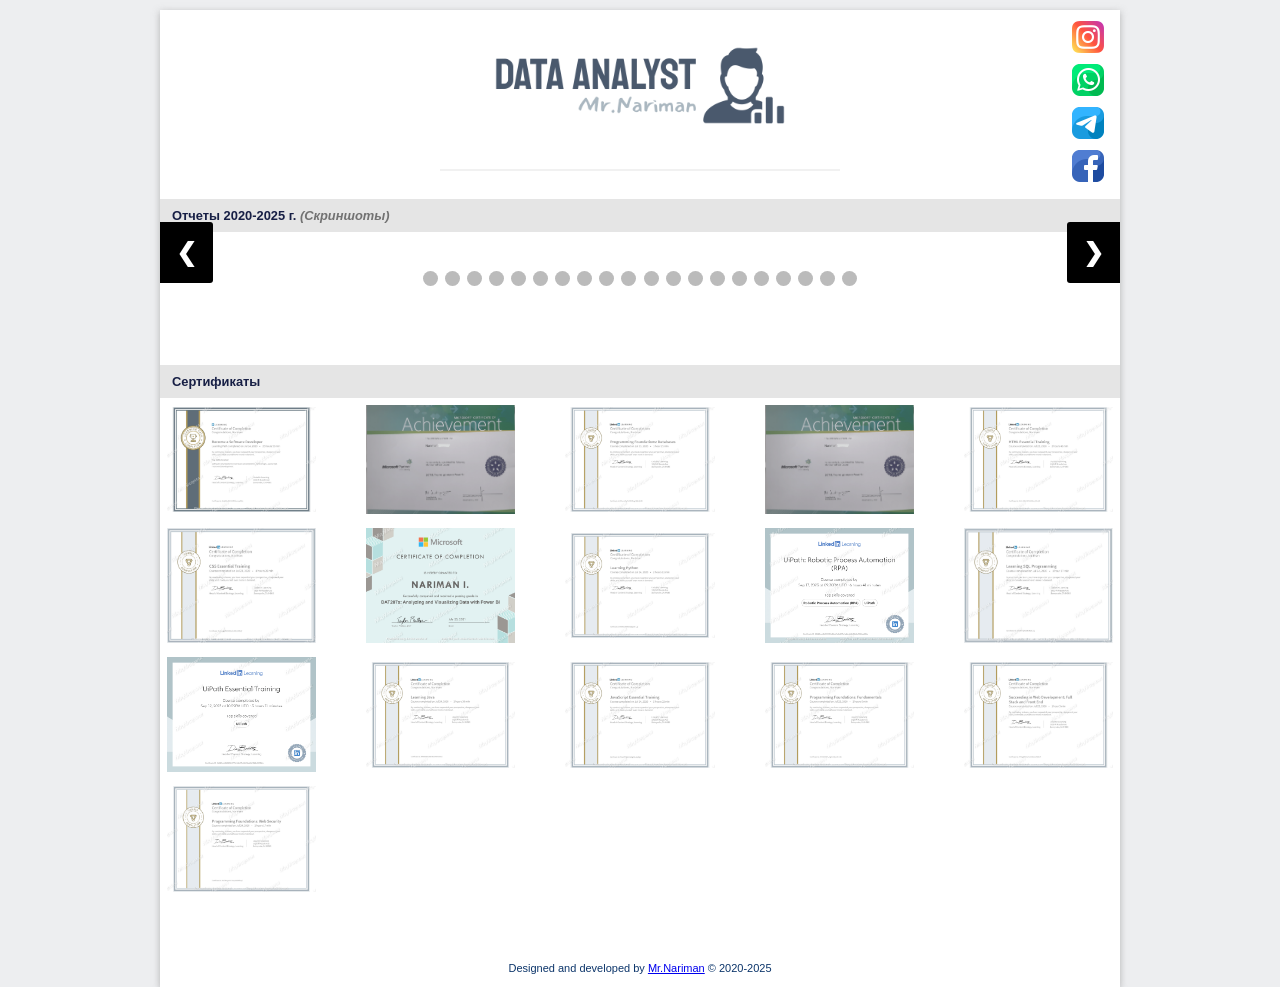
==== index.html @ 3ff48267 "Add files via upload" ====
<!DOCTYPE html>
<html lang="en">
<head>
    <meta charset="UTF-8">
    <meta http-equiv="X-UA-Compatible" content="IE=edge">
    <meta name="viewport" content="width=device-width, initial-scale=1.0">

    <link rel="stylesheet" href="css/style.css">
    <link rel="shortcut icon" type="image/png" href="img/favicon.ico"/>
    <title>Mr.Nariman Portfolio 🧑🏻‍💻💯😎😍</title>


    <!-- Google Tag Manager -->
    <script>(function(w,d,s,l,i){w[l]=w[l]||[];w[l].push({'gtm.start':
    new Date().getTime(),event:'gtm.js'});var f=d.getElementsByTagName(s)[0],
    j=d.createElement(s),dl=l!='dataLayer'?'&l='+l:'';j.async=true;j.src=
    'https://www.googletagmanager.com/gtm.js?id='+i+dl;f.parentNode.insertBefore(j,f);
    })(window,document,'script','dataLayer','GTM-WF8QGNF6');</script>
    <!-- End Google Tag Manager -->

</head>





<body>
    
    <!-- Container START -->
    <div class = "container">

        <div class = "header">
            <div>
                <img src="img/logo/logo.png" class = "logo" alt="">
            </div>
            <hr class = "line">

            <div class = "social-media">
                <ul>
                    <li><a href="https://www.instagram.com/data_aesthetic.kz" target=”_blank”><img src="img/social/instagram.png" alt=""></a></li>
                    <li><a href="https://wa.me/77473994751?text=Здравствуйте! Ваше резюме показалось нам очень интересным ᵔ ᵕ ᵔ" target=”_blank”><img src="img/social/whatsapp.png" alt=""></a></li>
                    <li><a href="https://t.me/theeyeschikotheyneverliee" target=”_blank”><img src="img/social/telegram.png" alt=""></a></li>
                    <li><a href="#"><img src="img/social/facebook.png" alt=""></a></li>
                </ul>
            </div>


        </div>


<!------------------------ SlideShow START ------------------------>

        <h3 class = "section-header-description">Отчеты 2020-2025 г. <i style = "color: rgba(88, 88, 88, 0.821);">(Скриншоты)</i></h3>

        <!-- <p class = "report-description">Power Bi Reports below are created for demonstration purposes only. Source files were downloaded from the Internet and do not contain any valuable information whatsoever. These reports were created between 2020 and 2022. Some of them are simple, some are between intermediate to advanced. In my opinion, the most important is to show all the key factors rather than focusing on the design. However, design also plays an important role. Некоторые из них простые, некоторые — от среднего до продвинутого. На мой взгляд, самое главное — показать все ключевые факторы, а не зацикливаться на дизайне. Однако дизайн также играет важную роль.
        </p> -->
        
        <br>
        <!--
        <p class = "report-description">Нижеприведенные отчеты Power Bi созданы только для демонстрационных целей. Исходные файлы были скачаны из Интернета и не содержат какой-либо ценной информации. Эти отчеты были созданы в период с 2020 по 2023 год.
        </p>
        -->

        <div class="slideshow-container">

            <div class="mySlides fade">
            <div class="numbertext">1 / 20</div>
            <img src="img/Project 1.jpeg" style="width:100%">
            <!-- <div class="text">Caption Text</div> -->
            </div>
            
            <div class="mySlides fade">
            <div class="numbertext">2 / 20</div>
            <img src="img/Project 2.jpeg" style="width:100%">
            <!-- <div class="text">Caption Two</div> -->
            </div>
            
            <div class="mySlides fade">
            <div class="numbertext">3 / 20</div>
            <img src="img/Project 3.jpeg" style="width:100%">
            <!-- <div class="text">Caption Three</div> -->
            </div>

            <div class="mySlides fade">
                <div class="numbertext">4 / 20</div>
                <img src="img/Project 4.jpeg" style="width:100%">
                <!-- <div class="text">Caption Three</div> -->
            </div>

            <div class="mySlides fade">
                <div class="numbertext">5 / 20</div>
                <img src="img/Project 5.jpeg" style="width:100%">
                <!-- <div class="text">Caption Three</div> -->
            </div>

            <div class="mySlides fade">
                <div class="numbertext">6 / 20</div>
                <img src="img/Project 6.jpeg" style="width:100%">
                <!-- <div class="text">Caption Three</div> -->
            </div>

            <div class="mySlides fade">
                <div class="numbertext">7 / 20</div>
                <img src="img/Project 7.jpeg" style="width:100%">
                <!-- <div class="text">Caption Three</div> -->
            </div>

            <div class="mySlides fade">
                <div class="numbertext">8 / 20</div>
                <img src="img/Project 8.jpeg" style="width:100%">
                <!-- <div class="text">Caption Three</div> -->
            </div>

            <div class="mySlides fade">
                <div class="numbertext">9 / 20</div>
                <img src="img/Project 9.png" style="width:100%">
                <!-- <div class="text">Caption Three</div> -->
            </div>

            <div class="mySlides fade">
                <div class="numbertext">10 / 20</div>
                <img src="img/Project 10.1.png" style="width:100%">
                <!-- <div class="text">Caption Three</div> -->
            </div>

            <div class="mySlides fade">
                <div class="numbertext">11 / 20</div>
                <img src="img/Project 10.2.png" style="width:100%">
                <!-- <div class="text">Caption Three</div> -->
            </div>

            <div class="mySlides fade">
                <div class="numbertext">12 / 20</div>
                <img src="img/Project 10.3.png" style="width:100%">
                <!-- <div class="text">Caption Three</div> -->
            </div>

            <div class="mySlides fade">
                <div class="numbertext">13 / 20</div>
                <img src="img/Project 11.png" style="width:100%">
                <!-- <div class="text">Caption Three</div> -->
            </div>

            <div class="mySlides fade">
                <div class="numbertext">14 / 20</div>
                <img src="img/Project 12.png" style="width:100%">
                <!-- <div class="text">Caption Three</div> -->
            </div>
            
            <div class="mySlides fade">
                <div class="numbertext">15 / 20</div>
                <img src="img/Project 13.png" style="width:100%">
                <!-- <div class="text">Caption Three</div> -->
            </div>

            <div class="mySlides fade">
                <div class="numbertext">16 / 20</div>
                <img src="img/Project 14.png" style="width:100%">
                <!-- <div class="text">Caption Three</div> -->
            </div>

            <div class="mySlides fade">
                <div class="numbertext">17 / 20</div>
                <img src="img/Project 15.png" style="width:100%">
                <!-- <div class="text">Caption Three</div> -->
            </div>

            <div class="mySlides fade">
                <div class="numbertext">18 / 20</div>
                <img src="img/Project 16.png" style="width:100%">
                <!-- <div class="text">Caption Three</div> -->
            </div>

            <div class="mySlides fade">
                <div class="numbertext">19 / 20</div>
                <img src="img/Project 17.png" style="width:100%">
                <!-- <div class="text">Caption Three</div> -->
            </div>

            <div class="mySlides fade">
                <div class="numbertext">20 / 20</div>
                <img src="img/Project 18.png" style="width:100%">
                <!-- <div class="text">Caption Three</div> -->
            </div>



            <a class="prev" onclick="plusSlides(-1)">❮</a>
            <a class="next" onclick="plusSlides(1)">❯</a>
            
        </div>
        <br>
        <div style="text-align:center">
            <span class="dot" onclick="currentSlide(1)"></span> 
            <span class="dot" onclick="currentSlide(2)"></span> 
            <span class="dot" onclick="currentSlide(3)"></span> 
            <span class="dot" onclick="currentSlide(4)"></span> 
            <span class="dot" onclick="currentSlide(5)"></span> 
            <span class="dot" onclick="currentSlide(6)"></span>
            <span class="dot" onclick="currentSlide(7)"></span> 
            <span class="dot" onclick="currentSlide(8)"></span> 
            <span class="dot" onclick="currentSlide(9)"></span> 
            <span class="dot" onclick="currentSlide(10)"></span> 
            <span class="dot" onclick="currentSlide(11)"></span> 
            <span class="dot" onclick="currentSlide(12)"></span> 
            <span class="dot" onclick="currentSlide(13)"></span> 
            <span class="dot" onclick="currentSlide(14)"></span>
            <span class="dot" onclick="currentSlide(15)"></span>

            <span class="dot" onclick="currentSlide(16)"></span>
            <span class="dot" onclick="currentSlide(17)"></span>
            <span class="dot" onclick="currentSlide(18)"></span>
            <span class="dot" onclick="currentSlide(19)"></span>
            <span class="dot" onclick="currentSlide(20)"></span>

        </div>

<!------------------------ SlideShow END ------------------------>


<br>
<br>
<br>
<br>








<!------------------------ Portfolio VIDEO Gallery START ------------------------>

<!--
        <h3 class = "section-header-description">Видео Отчеты</h3>
        <br>

        <div id="myBtnContainer">
            <button class="btn active1" onclick="filterSelection('all')"> Все</button>
            <button class="btn" onclick="filterSelection('nature')"> Power BI</button>
            <button class="btn" onclick="filterSelection('cars')"> Excel</button>
            <button class="btn" onclick="filterSelection('people')"> Остальные...</button>
        </div>

        -- Portfolio Gallery Grid --
        
        <div class="row">
            

            --- Power BI --
            <div class="column nature">
                <div class="content">
                    <iframe class = "video-views" src="https://www.youtube.com/embed/A0Gdv3YM2zk?si=MqJ9Dc8kskYSfFRV" title="YouTube video player" frameborder="0" allow="accelerometer; autoplay; clipboard-write; encrypted-media; gyroscope; picture-in-picture; web-share" allowfullscreen></iframe>
                <br>
                <p><b>Список документы продажи.</b> Этот простой отчет показывает общую стоимость продаж и их количество по месяцам, способ доставки и складам.</p>
                </div>
            </div>
            <div class="column nature">
                <div class="content">
                    <iframe class = "video-views" src="https://www.youtube.com/embed/ocguUP6jYGw?si=mh4tJswvK-pmyU8b" title="YouTube video player" frameborder="0" allow="accelerometer; autoplay; clipboard-write; encrypted-media; gyroscope; picture-in-picture; web-share" allowfullscreen></iframe>
                <br>
                <p><b>Отчет о посещаемости сотрудников.</b> Сотрудникам и их руководителям часто необходимы сведения о рабочем/нерабочем времени сотрудника, включая количество оставшихся дней отпуска, количество дней, проведенных на больничном, оставшееся количество отгулов и т.д.</p>
                </div>
            </div>
            <div class="column nature">
                <div class="content">
                    <iframe class = "video-views" src="https://www.youtube.com/embed/rq_BnYLwxn8?si=74Gn9zt0T6ruGjCf" title="YouTube video player" frameborder="0" allow="accelerometer; autoplay; clipboard-write; encrypted-media; gyroscope; picture-in-picture; web-share" allowfullscreen></iframe>
                <br>
                <p><b>Яндекс Доставка.</b> В этом отчете представлена Яндекс Доставка компании, где сотрудники могут просматривать количество заказов и общую стоимость заказов по месяцам. Есть 5 статуса, где сотрудники хотели бы видеть данные по каждому статусу отдельно, сколько всего заработано и сколько всего заказов.
                </p>
                </div>
            </div>


            --- Excel --
            <div class="column cars">
                <div class="content loading" >
                    <img src="img/icons/loading3.gif" alt="Car" style="width:100%">
                    <h4>Пример Excel VBA</h4>
                    <p>Lorem ipsum dolor sit amet consectetur adipisicing elit. Quos sint omnis unde iure quod exercitationem placeat, perspiciatis molestias qui ipsum officia libero dolorem sapiente modi vel natus recusandae ut repellendus, quo praesentium quidem repellat cupiditate, soluta distinctio. Sapiente, id illo.</p>
                </div>
            </div>
            <div class="column cars">
                <div class="content loading">
                    <img src="img/icons/loading3.gif" alt="Car" style="width:100%">
                    <h4>Отчёты по продажам</h4>
                    <p>Lorem ipsum dolor sit amet consectetur adipisicing elit. Facere magni quae quos, eaque est, molestias ex alias possimus laborum autem, aliquam illo corporis maxime inventore!</p>
                </div>
            </div>


            --- Others --
            
            <div class="column people">
                <div class="content loading">
                    <img src="img/icons/loading3.gif" alt="Car" style="width:100%">
                    <h4>Web API</h4>
                    <p>Lorem ipsum dolor, sit amet consectetur adipisicing elit. Soluta alias eaque, sunt ea reiciendis nobis suscipit aspernatur? Deserunt ratione modi exercitationem dolores dolor neque ad unde! Molestiae illo magnam totam?</p>
                </div>
            </div>

            <div class="column people">
                <div class="content loading">
                    <img src="img/icons/loading3.gif" alt="Car" style="width:100%">
                    <h4>MS SQL</h4>
                    <p>Lorem ipsum dolor, sit amet consectetur adipisicing elit. Soluta alias eaque, sunt ea reiciendis nobis suscipit aspernatur? Deserunt ratione modi exercitationem dolores dolor neque ad unde! Molestiae illo magnam totam?</p>
                </div>
            </div>

            <div class="column people">
                <div class="content loading">
                    <img src="img/icons/loading3.gif" alt="Car" style="width:100%">
                    <h4>MySQL</h4>
                    <p>Lorem ipsum dolor, sit amet consectetur adipisicing elit. Soluta alias eaque, sunt ea reiciendis nobis suscipit aspernatur? Deserunt ratione modi exercitationem dolores dolor neque ad unde! Molestiae illo magnam totam?</p>
                </div>
            </div>



        -- END GRID --
        </div>
-->
<!------------------------ Portfolio VIDEO Gallery END ------------------------>





<!------------------------ VIDEO START ------------------------>
<!--         <div class = "wrap-video">
            <h3 class = "section-header-description">Недавние отчеты</h3>
            New size = width="720" height="468"
            <div class = "videos">
                
                <h1>Video 1</h1>

                <iframe width="560" height="315" class = "video-views" src="https://www.youtube.com/embed/A0Gdv3YM2zk?si=MqJ9Dc8kskYSfFRV" title="YouTube video player" frameborder="0" allow="accelerometer; autoplay; clipboard-write; encrypted-media; gyroscope; picture-in-picture; web-share" allowfullscreen></iframe>
                
                <div class = "video-description">
                    <h5>Описание</h5>
                    <p><b>Список документы продажи.</b> Этот простой отчет показывает общую стоимость продаж и их количество по месяцам, способ доставки и складам.</p>

                    <p> 
                        <span class = "date"><i>Был реализован за: 2 дня</i></span>
                        <span class = "status-span">Статус:</span>
                        <span class = "status blink_me"><i>Незавершенный</i></span>
                    </p>

                </div>
            </div>

            <div class = "videos">
                <h1>Video 2</h1>

                <iframe width="560" height="315" class = "video-views" src="https://www.youtube.com/embed/ocguUP6jYGw?si=mh4tJswvK-pmyU8b" title="YouTube video player" frameborder="0" allow="accelerometer; autoplay; clipboard-write; encrypted-media; gyroscope; picture-in-picture; web-share" allowfullscreen></iframe>

                <div class = "video-description">
                    <h5>Описание</h5>
                    <p><b>Отчет о посещаемости сотрудников.</b> Сотрудникам и их руководителям часто необходимы сведения о рабочем/нерабочем времени сотрудника, включая количество оставшихся дней отпуска, количество дней, проведенных на больничном, оставшееся количество отгулов и т.д.</p>
                    
                    <p> 
                        <span class = "date"><i>Был реализован за: 3 дня</i></span>
                        <span class = "status-span">Статус:</span>
                        <span class = "status blink_me"><i>Незавершенный</i></span>
                    </p>

                </div>
            </div>

            <div class = "videos">

                <h1>Video 3</h1>

                <iframe width="560" height="315" class = "video-views" src="https://www.youtube.com/embed/rq_BnYLwxn8?si=74Gn9zt0T6ruGjCf" title="YouTube video player" frameborder="0" allow="accelerometer; autoplay; clipboard-write; encrypted-media; gyroscope; picture-in-picture; web-share" allowfullscreen></iframe>

                <div class = "video-description">
                    <h5>Описание</h5>
                    <p><b>Яндекс Доставка.</b> В этом отчете представлена Яндекс Доставка компании, где сотрудники могут просматривать количество заказов и общую стоимость заказов по месяцам. Есть 5 статуса, где сотрудники хотели бы видеть данные по каждому статусу отдельно, сколько всего заработано и сколько всего заказов.
                    </p>
                    
                    <p> 
                        <span class = "date"><i>Был реализован за: 3 дня</i></span>
                        <span class = "status-span">Статус:</span>
                        <span class = "status blink_me"><i>Незавершенный</i></span>
                    </p>

                </div>

            </div>

        </div> -->
<!------------------------ VIDEO END ------------------------>




<!------------------------ Certification START ------------------------>
        <span id="image-link"></span>
        <h3 class = "section-header-description">Сертификаты</h3>
        
        <div class="image-container">
            <span onclick="this.parentElement.style.display='none'" class="closebtn">&times;</span>
            <img id="expandedImg" style="width:70%;">
            <div id="imgtext"></div>
        </div>

        <!-- The four columns -->
        <div class="image-row">
            <div class="image-column">
                <img src="img/Certificates/Cert 1.png" style="width:100%" onclick="myFunction(this);">
            </div>
            <div class="image-column">
                <img src="img/Certificates/Cert 16.png" style="width:100%" onclick="myFunction(this);">
            </div>
            <div class="image-column">
                <img src="img/Certificates/Cert 3.png" style="width:100%" onclick="myFunction(this);">
            </div>
            <div class="image-column">
                <img src="img/Certificates/Cert 15.png" style="width:100%" onclick="myFunction(this);">
            </div>
            <div class="image-column">
                <img src="img/Certificates/Cert 5.png" style="width:100%" onclick="myFunction(this);">
            </div>
            <div class="image-column">
                <img src="img/Certificates/Cert 6.png" style="width:100%" onclick="myFunction(this);">
            </div>
            <div class="image-column">
                <img src="img/Certificates/Cert 13.png" style="width:100%" onclick="myFunction(this);">
            </div>
            <div class="image-column">
                <img src="img/Certificates/Cert 8.png" style="width:100%" onclick="myFunction(this);">
            </div>
            <div class="image-column">
                <img src="img/Certificates/Cert 12.png" style="width:100%" onclick="myFunction(this);">
            </div>
            <div class="image-column">
                <img src="img/Certificates/Cert 10.png" style="width:100%" onclick="myFunction(this);">
            </div>
            <div class="image-column">
                <img src="img/Certificates/Cert 14.png" style="width:100%" onclick="myFunction(this);">
            </div>
            <div class="image-column">
                <img src="img/Certificates/Cert 9.png" style="width:100%" onclick="myFunction(this);">
            </div>
            <div class="image-column">
                <img src="img/Certificates/Cert 7.png" style="width:100%" onclick="myFunction(this);">
            </div>
            <div class="image-column">
                <img src="img/Certificates/Cert 2.png" style="width:100%" onclick="myFunction(this);">
            </div>
            <div class="image-column">
                <img src="img/Certificates/Cert 4.png" style="width:100%" onclick="myFunction(this);">
            </div>
            <div class="image-column">
                <img src="img/Certificates/Cert 11.png" style="width:100%" onclick="myFunction(this);">
            </div>
        </div>
<!------------------------ Certification END ------------------------>





<!------------------------ FOOTER START ------------------------>
        <div class = "footer">
            <!-- old code -->
            <!-- <h5>Я в соц.сетях :)</h5>
            <ul>
                <li><a href="https://www.instagram.com/data_aesthetic.kz" target=”_blank”>Instragram</a></li>
                <li><a href="https://wa.me/77473994751?text=Здравствуйте! Ваше резюме показалось нам очень интересным." target=”_blank”>WhatsApp</a></li>
                <li><a href="#facebook" id = "facebook">Facebook</a></li>
                <li><a href="#linkedin" id = "linkedin">LinkedIn</a></li>
            </ul> -->

            <p>Designed and developed by 
                <a href="https://hh.kz/resume/55acd8f3ff08923f270039ed1f4d7a4d654753" target=”_blank”>Mr.Nariman</a> © 2020-2025
            </p>
        </div>
<!------------------------ FOOTER END ------------------------>


    </div>
    <!-- Container END -->


    <!-------------- Scroll to Top Btn START -------------->
    <button onclick="topFunction()" id="myBtn" title="Go to top"><img src="img/icons/arrow-up.png" alt=""></button>
    <!-------------- Scroll to Top Btn END -------------->



<script src="js/javascript.js"></script>
<!--           __
              / _)
     _/\/\/\_/ /
   _|         /
 _|  (  | (  |
/__.-'|_|--|_| 
~~~~~~~~~~~~~~~~~~~~~~~~~~ -->

    <!-- Google Tag Manager (noscript) -->
    <noscript><iframe src="https://www.googletagmanager.com/ns.html?id=GTM-WF8QGNF6"
    height="0" width="0" style="display:none;visibility:hidden"></iframe></noscript>
    <!-- End Google Tag Manager (noscript) -->


</body>
</html>
---- css/style.css ----
* {
  box-sizing: border-box;
  margin: 0px;
  padding: 0px;
}

body {
  background-color: #edeef0;
  color: #0C356A;
  font-family: Verdana, sans-serif; 
  /* font-family: Arial, Helvetica, sans-serif; */
  font-size: 11px;
  /* color: 213363; */
  margin: 0;
  padding: 0;
}

img {
  vertical-align: middle;
  pointer-events: none;
}



.container{
    /* border: 1px solid rgba(131, 130, 130, 0.292); */
    background-color: #ffffff;
    /* box-shadow: 0px 0px 10px 0px rgb(25, 25, 26); */
    box-shadow: 0px 2px 7px 0px rgb(120 120 120 / 51%);
    max-width: 960px;
    margin: 0 auto;
}


.section-header-description{
  /* border: 1px solid red; */
  /* background-color: #717171; */
  background-color: #7171712e;
  /* color: rgb(255, 255, 255); */
  color: rgb(23 31 69);
  margin: 3% 0 0 0;
  padding: 9px 12px;
}

.header{
  /* border: 1px solid red; */
  position: relative;
}

.logo{
  /* border: 1px solid red; */
  pointer-events: auto;
  width: 40%;
  margin: 1% auto 0;
  padding: 7px 0;
  display: block;
  transition: transform .2s;
}

.logo:hover {
  transform: scale(1.1);
  cursor: none;
}

.line{
  width: 400px;
  height: 1.5px;
  margin: 5px auto;
  background-color: rgba(97, 96, 96, 0.09);
  border: none;
}



/* --------------------------- VIDEO START ---------------------------*/
.wrap-video{
  /* border: 2px solid rgb(44, 28, 144); */
  margin: 0 auto;
  padding: 0 0 3% 0;
}

.videos{
    border: 1px solid rgba(123, 123, 123, 0.178);
    margin: 3% auto;
    width: 565px;
}

.video-views{
  border: none;
}

.video-description{
    margin: 0;
}

.video-description h5, p{
    /* border: 1px solid red; */
    margin: 0;
    padding: 13px 17px;
    /* padding: 5px 7px; */
    text-align: justify;
    position: relative;
}

.video-description h5{
    background-color: rgba(186, 182, 182, 0.251);
}

.video-description .date{
    /* border: 1px solid red; */
    color: rgba(65, 63, 63, 0.623);
}

.video-description .status-span{
    position: absolute;
    right: 21%;
}

.video-description .status{
    /* border: 1px solid red; */
    color: red;
    margin: 0 12px;
    padding: 0 5px;
    position: absolute;
    right: 0;
}
.video-description .status:hover{
    /* color: rgb(114, 3, 3); */
    text-decoration: line-through;
    cursor: wait;

}
.blink_me {
    animation: blinker 1.3s linear infinite;
}
  
@keyframes blinker {
    70% {
        opacity: 0.3;
    }
}

.report-description{
  /* border: 1px solid red; */
  margin: 1% 0;

}

/* --------------------------- VIDEO END ---------------------------*/







/* --------------------------- Portfolio VIDEO Gallery START ---------------------------*/
.loading{
  cursor: pointer;
}

.row {
  /* margin: 10px -16px; */
  display: flex;
  flex-wrap: wrap;
}

/* Add padding BETWEEN each column */
.row,
.row > .column {
  padding: 8px;
}

/* Create three equal columns that floats next to each other */
.column {
  float: left;
  width: 33.33%;
  display: none; /* Hide all elements by default */
}

/* Clear floats after rows */ 
.row:after {
  content: "";
  display: table;
  clear: both;
}

/* Content */
.content {
  /* background-color: rgb(212 212 212 / 14%); */
  /* box-shadow: -1px 1px 10px 0px rgb(0 0 0 / 32%); */
  box-shadow: 0 2px 12px #edeff0;
  /* border: 2px solid red; */
  border-radius: 4px;
  padding: 10px;
}

.content img{
  width: 100%;
}

.video-views{
  width: 100%;
}


/* The "show" class is added to the filtered elements */
.show {
  display: block;
}

/* Style the buttons */
.btn {
  border: none;
  outline: none;
  padding: 12px 16px;
  background-color: white;
  cursor: pointer;
}

.btn:hover {
  background-color: #ddd;
}

.btn.active1 {
  background-color: #666;
  color: white;
}
/* --------------------------- Portfolio VIDEO Gallery END ---------------------------*/








/* --------------------------- Slideshow START ---------------------------*/

.mySlides {
  display: none
}

/* Slideshow container */
.slideshow-container {
  /* border: 3px dotted red; */
  max-width: 1000px;
  position: relative;
  margin: 0 auto 15px;
}

/* Next & previous buttons */
.prev, .next {
  cursor: pointer;
  position: absolute;
  top: 50%;
  width: auto;
  padding: 16px;
  margin-top: -22px;
  color: white;
  background-color: #000000;
  font-weight: bold;
  /* font-size: 18px; */
  font-size: 25px;
  transition: 0.6s ease;
  border-radius: 0 3px 3px 0;
  user-select: none;
}

/* Position the "next button" to the right */
.next {
  right: 0;
  border-radius: 3px 0 0 3px;
}

/* On hover, add a black background color with a little bit see-through */
.prev:hover, .next:hover {
  background-color: rgba(0,0,0,0.8);
}

/* Caption text */
.text {
  color: #000000;
  background-color: #0000000a;
  font-size: 22px;
  padding: 8px 12px;
  position: absolute;
  bottom: 8px;
  width: 100%;
  text-align: center;
}

/* Number text (1/3 etc) */
.numbertext {
  color: #f2f2f2;
  background-color: #0000004a;
  font-size: 18px;
  font-weight: 900;
  padding: 8px 12px;
  position: absolute;
  top: 0;
}

/* The dots/bullets/indicators */
.dot {
  cursor: pointer;
  height: 15px;
  width: 15px;
  margin: 0 2px;
  background-color: #bbb;
  border-radius: 50%;
  display: inline-block;
  transition: background-color 0.6s ease;
}

.active, .dot:hover {
  background-color: #717171;
}

/* Fading animation */
.fade {
  animation-name: fade;
  animation-duration: 1.5s;
}

@keyframes fade {
  from {opacity: .4} 
  to {opacity: 1}
}

/* On smaller screens, decrease text size */
@media only screen and (max-width: 300px) {
  .prev, .next,.text {font-size: 11px}
}
/* --------------------------- Slideshow END ---------------------------*/



/* --------------------------- Socal Media START ---------------------------*/
.social-media{
  /* border: 1px solid red; */
  position: absolute;
  top: 0;
  right: 0;
}

.social-media img{
  width: 100%;
}

ul {
  /* border: 10px solid blue; */
  width: 50%;
  list-style-type: none;
  margin: 0 auto;
  padding: 0;
  overflow: hidden;
  /* display: flex; */
}

li {
  /* border: 1px solid red; */
  /* justify-content: center; */
  /* max-width: 15%; */
  margin: 35% auto;
  /* padding: 0 2px; */
  border-radius: 5px;
}

li a {
  /* display: block; */
  /* padding: 8px; */
  text-align: center;
}

li img{
  pointer-events: auto;
}

li img:hover{
  -webkit-transform: rotateZ(-360deg);
  -ms-transform: rotateZ(-360deg);
  transform: rotateZ(-360deg);
  transition: 1s ease;
  box-shadow: 2px 2px 7px #352856;
  border-radius: 8px;
}

/* --------------------------- Socal Media END ---------------------------*/





/* --------------------------- Certification START ---------------------------*/
/* The grid: Four equal columns that floats next to each other */
.image-row{
  display: flex;
  flex-wrap: wrap;
  justify-content: space-between;
  align-items: center;
  align-content: center;
}

.image-column {
  /* float: left; */
  width: 17%;
  padding: 7px;
  /* border: 3px solid red; */
}

/* Style the images inside the grid */
.image-column img {
  opacity: 0.8; 
  cursor: pointer;
  pointer-events: auto;
  transition: transform .2s;
}

.image-column img:hover {
  opacity: 1;
  transform: scale(1.05);
  box-shadow: 0px 0px 9px 0px rgba(31, 29, 75, 0.75);
}

/* Clear floats after the columns */
.image-row:after {
  content: "";
  display: table;
  clear: both;
}

/* The expanding image container */
.image-container {
  position: relative;
  display: none;
}

#expandedImg{
  /* border: 1px solid red; */
  display: block;
  margin: 10px auto;
}

/* Expanding image text */
#imgtext {
  position: absolute;
  bottom: 15px;
  left: 15px;
  color: white;
  font-size: 20px;
}

/* Closable button inside the expanded image */
.closebtn {
  position: absolute;
  top: 10px;
  right: 15px;
  color: white;
  font-size: 35px;
  cursor: pointer;
}
/* --------------------------- Certification END ---------------------------*/






/* --------------------------- Footer START ---------------------------*/
.footer{
    margin: 50px 0 0 0;
}

/* OLD CODE Socal Media
ul {
  border: 1px solid red;
  max-width: 650px;
  list-style-type: none;
  margin: 0 auto;
  padding: 0;
  overflow: hidden;
  display: flex;
}

li {
  justify-content: center;
  max-width: 15%;
  margin: 0 auto;
}

li a {
  display: block;
  padding: 8px;
  text-align: center;
}

.footer h5{
  margin: 0 auto;
  padding: 10px 0;
  text-align: center;
  animation-name: example;
  animation-duration: 2s;
  animation-iteration-count: infinite;
}
*/

.footer p{
    max-width: 350px;
    margin: 3% auto 0;
    text-align: center;
}

@keyframes example {
  0%   {color: rgb(98, 42, 175);}
  25%  {color: rgb(29, 4, 53);}
  50%  {color: rgba(23, 23, 62, 0.404);}
  100% {color: rgb(95, 75, 153);}
}
/* --------------------------- Footer END ---------------------------*/


/* --------------------------- Back to Top Button START ---------------------------*/
#myBtn {
  display: none;
  position: fixed;
  bottom: 20px;
  right: 30px;
  z-index: 99;
  font-size: 18px;
  border: none;
  outline: none;
  color: white;
  cursor: pointer;
  border-radius: 4px;
}

#myBtn img{
  opacity: 1;
	-webkit-transition: .3s ease-in-out;
	transition: .3s ease-in-out;
}

#myBtn:hover {
  opacity: .5;
}
/* --------------------------- Back to Top Button END ---------------------------*/



/* --------------------------- Media START ---------------------------*/
@media (min-width: 320px) and (max-width: 500px) {
  .logo{
    /* border: 2px solid red; */
    width: 50%;
  }

  .videos{
      /* border: 2px solid red; */
      width: 100%;
  }
  .videos iframe{
    width: 100%;
  }
  .video-description .status-span{
    right: 25%;
  }

  .footer h5{
    font-size: 15px;
  }

  li {
    margin: 50% auto;
    border-radius: 5px;
  }

  li a {
    font-size: 15px;
  }
}


/* --------------------------- Media END ---------------------------*/
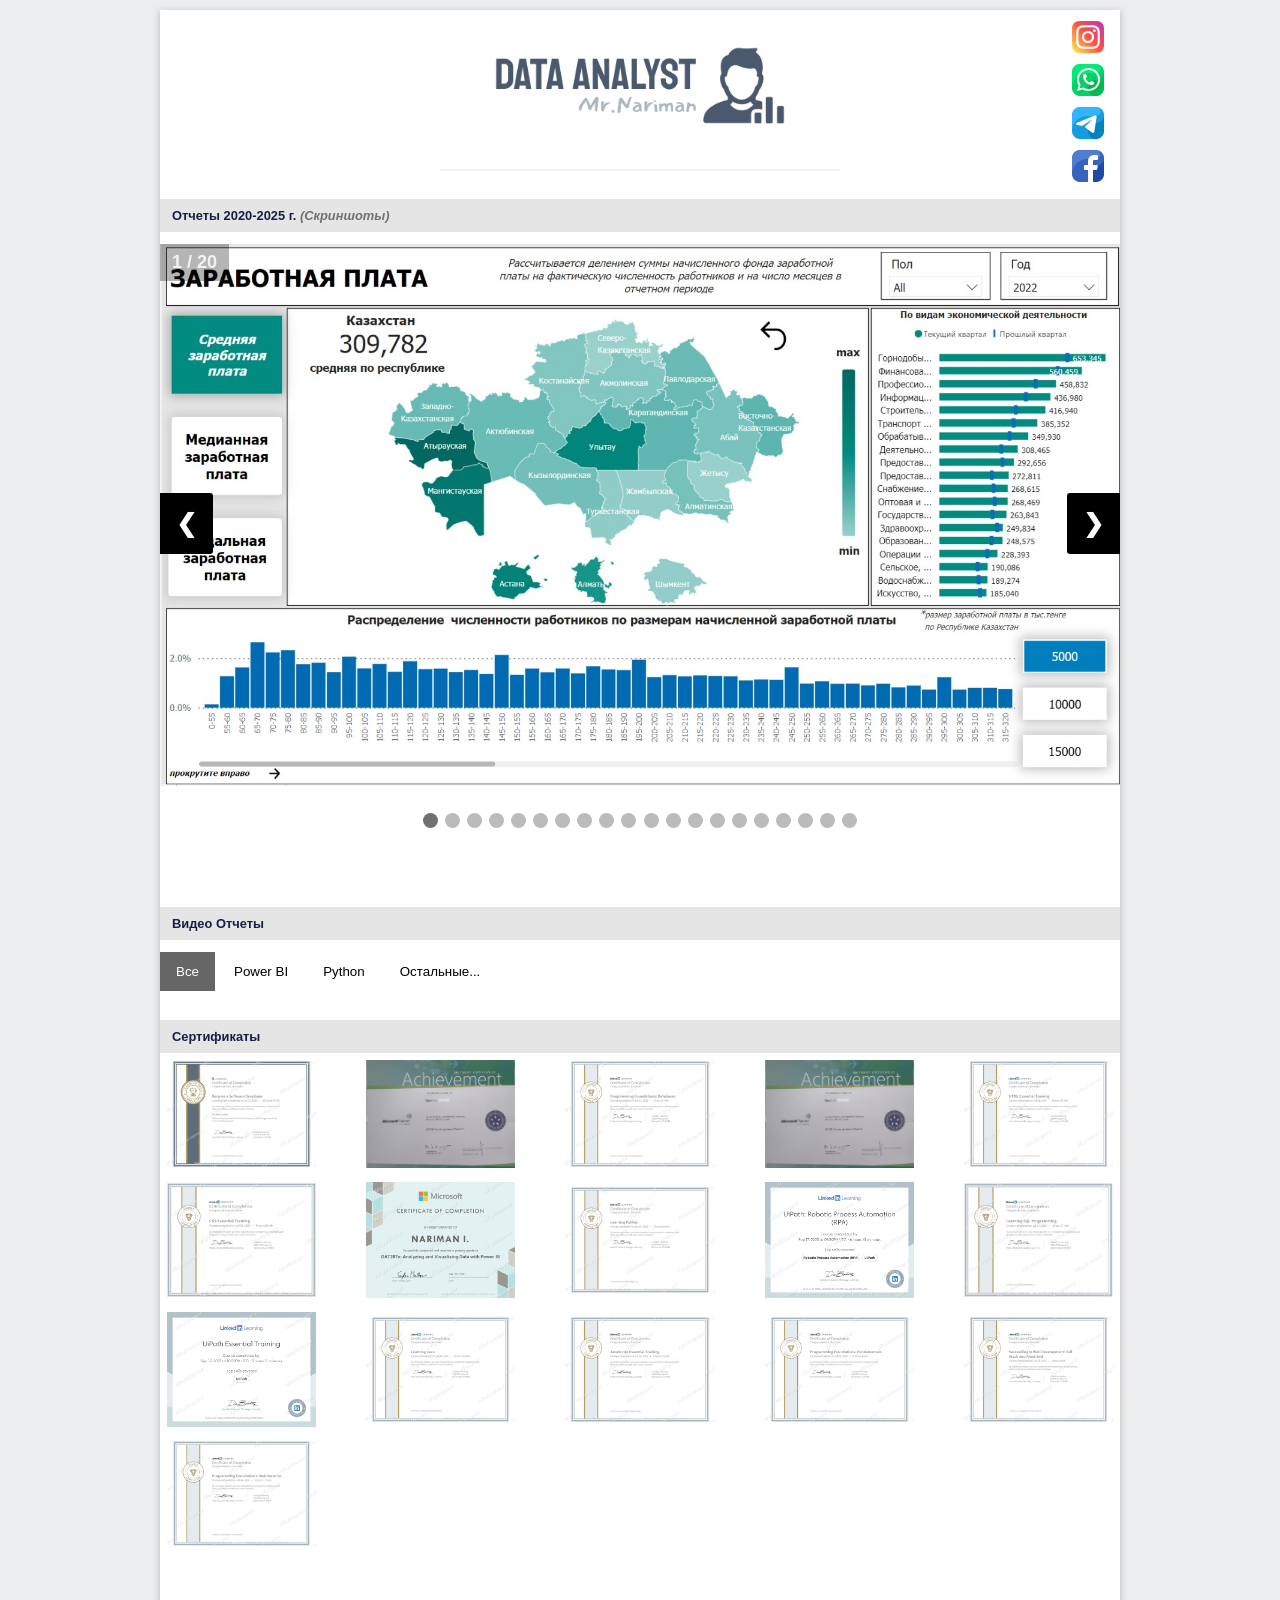
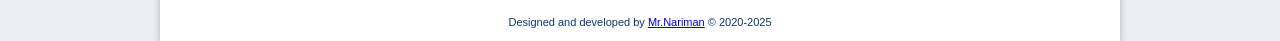
==== commit a80aaaf0: "Add files via upload" ====
--- a/index.html
+++ b/index.html
@@ -161,7 +161,7 @@
 
             <div class="mySlides fade">
                 <div class="numbertext">17 / 20</div>
-                <img src="img/Project 15.png" style="width:100%">
+                <img src="img/Project 15.jpeg" style="width:100%">
                 <!-- <div class="text">Caption Three</div> -->
             </div>
 
@@ -179,7 +179,7 @@
 
             <div class="mySlides fade">
                 <div class="numbertext">20 / 20</div>
-                <img src="img/Project 18.png" style="width:100%">
+                <img src="img/Project 18.jpeg" style="width:100%">
                 <!-- <div class="text">Caption Three</div> -->
             </div>
 
@@ -232,17 +232,18 @@
 
 <!------------------------ Portfolio VIDEO Gallery START ------------------------>
 
-<!--
+
         <h3 class = "section-header-description">Видео Отчеты</h3>
         <br>
 
         <div id="myBtnContainer">
             <button class="btn active1" onclick="filterSelection('all')"> Все</button>
             <button class="btn" onclick="filterSelection('nature')"> Power BI</button>
-            <button class="btn" onclick="filterSelection('cars')"> Excel</button>
+            <button class="btn" onclick="filterSelection('cars')"> Python</button>
             <button class="btn" onclick="filterSelection('people')"> Остальные...</button>
         </div>
 
+        <!--
         -- Portfolio Gallery Grid --
         
         <div class="row">
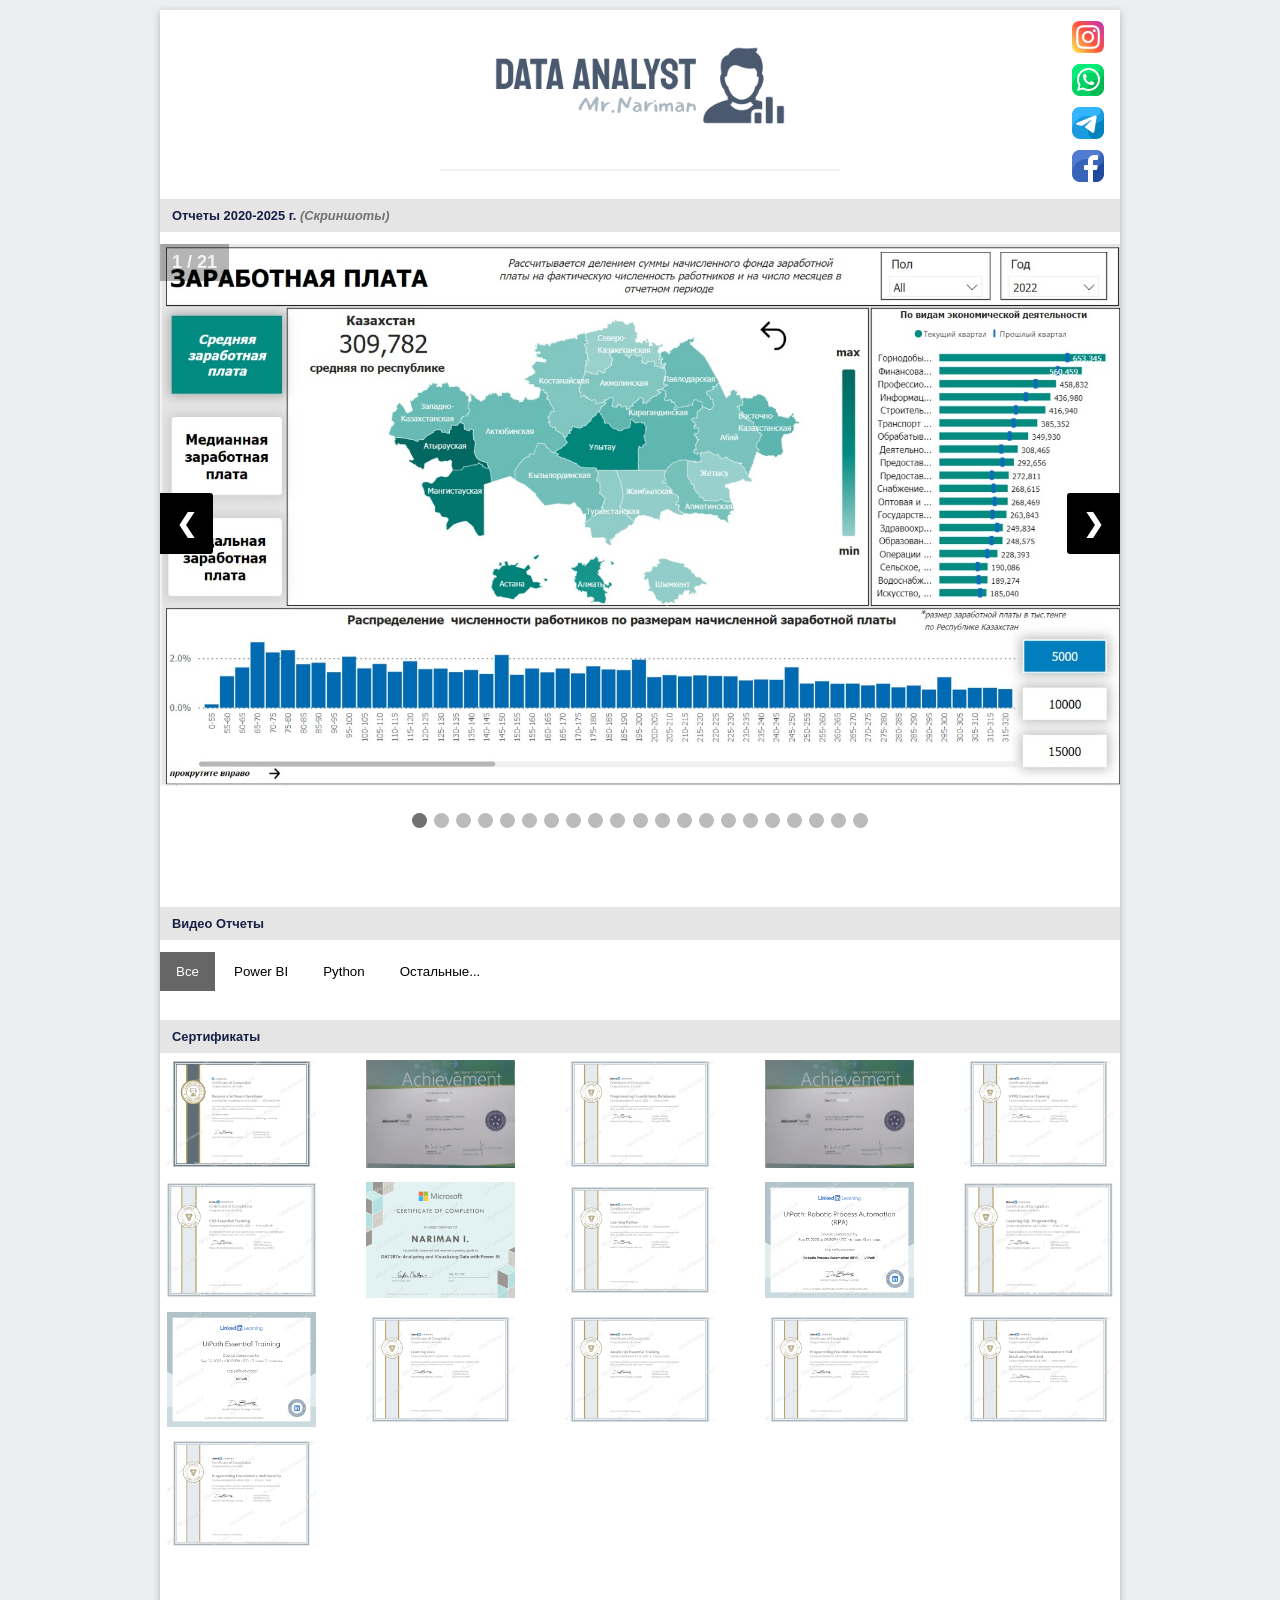
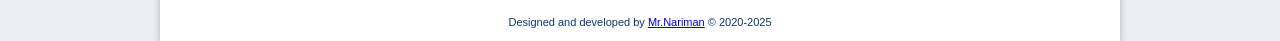
==== commit ecf323d7: "Add files via upload" ====
--- a/index.html
+++ b/index.html
@@ -64,122 +64,128 @@
         <div class="slideshow-container">
 
             <div class="mySlides fade">
-            <div class="numbertext">1 / 20</div>
+            <div class="numbertext">1 / 21</div>
             <img src="img/Project 1.jpeg" style="width:100%">
             <!-- <div class="text">Caption Text</div> -->
             </div>
             
             <div class="mySlides fade">
-            <div class="numbertext">2 / 20</div>
+            <div class="numbertext">2 / 21</div>
             <img src="img/Project 2.jpeg" style="width:100%">
             <!-- <div class="text">Caption Two</div> -->
             </div>
             
             <div class="mySlides fade">
-            <div class="numbertext">3 / 20</div>
+            <div class="numbertext">3 / 21</div>
             <img src="img/Project 3.jpeg" style="width:100%">
             <!-- <div class="text">Caption Three</div> -->
             </div>
 
             <div class="mySlides fade">
-                <div class="numbertext">4 / 20</div>
+                <div class="numbertext">4 / 21</div>
                 <img src="img/Project 4.jpeg" style="width:100%">
                 <!-- <div class="text">Caption Three</div> -->
             </div>
 
             <div class="mySlides fade">
-                <div class="numbertext">5 / 20</div>
+                <div class="numbertext">5 / 21</div>
                 <img src="img/Project 5.jpeg" style="width:100%">
                 <!-- <div class="text">Caption Three</div> -->
             </div>
 
             <div class="mySlides fade">
-                <div class="numbertext">6 / 20</div>
+                <div class="numbertext">6 / 21</div>
                 <img src="img/Project 6.jpeg" style="width:100%">
                 <!-- <div class="text">Caption Three</div> -->
             </div>
 
             <div class="mySlides fade">
-                <div class="numbertext">7 / 20</div>
+                <div class="numbertext">7 / 21</div>
                 <img src="img/Project 7.jpeg" style="width:100%">
                 <!-- <div class="text">Caption Three</div> -->
             </div>
 
             <div class="mySlides fade">
-                <div class="numbertext">8 / 20</div>
+                <div class="numbertext">8 / 21</div>
                 <img src="img/Project 8.jpeg" style="width:100%">
                 <!-- <div class="text">Caption Three</div> -->
             </div>
 
             <div class="mySlides fade">
-                <div class="numbertext">9 / 20</div>
+                <div class="numbertext">9 / 21</div>
                 <img src="img/Project 9.png" style="width:100%">
                 <!-- <div class="text">Caption Three</div> -->
             </div>
 
             <div class="mySlides fade">
-                <div class="numbertext">10 / 20</div>
-                <img src="img/Project 10.1.png" style="width:100%">
-                <!-- <div class="text">Caption Three</div> -->
-            </div>
-
-            <div class="mySlides fade">
-                <div class="numbertext">11 / 20</div>
-                <img src="img/Project 10.2.png" style="width:100%">
-                <!-- <div class="text">Caption Three</div> -->
-            </div>
-
-            <div class="mySlides fade">
-                <div class="numbertext">12 / 20</div>
-                <img src="img/Project 10.3.png" style="width:100%">
-                <!-- <div class="text">Caption Three</div> -->
-            </div>
-
-            <div class="mySlides fade">
-                <div class="numbertext">13 / 20</div>
+                <div class="numbertext">10 / 21</div>
+                <img src="img/Project 10.png" style="width:100%">
+                <!-- <div class="text">Caption Three</div> -->
+            </div>
+
+            <div class="mySlides fade">
+                <div class="numbertext">11 / 21</div>
                 <img src="img/Project 11.png" style="width:100%">
                 <!-- <div class="text">Caption Three</div> -->
             </div>
 
             <div class="mySlides fade">
-                <div class="numbertext">14 / 20</div>
+                <div class="numbertext">12 / 21</div>
                 <img src="img/Project 12.png" style="width:100%">
                 <!-- <div class="text">Caption Three</div> -->
             </div>
+
+            <div class="mySlides fade">
+                <div class="numbertext">13 / 21</div>
+                <img src="img/Project 13.png" style="width:100%">
+                <!-- <div class="text">Caption Three</div> -->
+            </div>
+
+            <div class="mySlides fade">
+                <div class="numbertext">14 / 21</div>
+                <img src="img/Project 14.jpeg" style="width:100%">
+                <!-- <div class="text">Caption Three</div> -->
+            </div>
             
             <div class="mySlides fade">
-                <div class="numbertext">15 / 20</div>
-                <img src="img/Project 13.png" style="width:100%">
-                <!-- <div class="text">Caption Three</div> -->
-            </div>
-
-            <div class="mySlides fade">
-                <div class="numbertext">16 / 20</div>
-                <img src="img/Project 14.png" style="width:100%">
-                <!-- <div class="text">Caption Three</div> -->
-            </div>
-
-            <div class="mySlides fade">
-                <div class="numbertext">17 / 20</div>
-                <img src="img/Project 15.jpeg" style="width:100%">
-                <!-- <div class="text">Caption Three</div> -->
-            </div>
-
-            <div class="mySlides fade">
-                <div class="numbertext">18 / 20</div>
+                <div class="numbertext">15 / 21</div>
+                <img src="img/Project 15.png" style="width:100%">
+                <!-- <div class="text">Caption Three</div> -->
+            </div>
+
+            <div class="mySlides fade">
+                <div class="numbertext">16 / 21</div>
                 <img src="img/Project 16.png" style="width:100%">
                 <!-- <div class="text">Caption Three</div> -->
             </div>
 
             <div class="mySlides fade">
-                <div class="numbertext">19 / 20</div>
-                <img src="img/Project 17.png" style="width:100%">
-                <!-- <div class="text">Caption Three</div> -->
-            </div>
-
-            <div class="mySlides fade">
-                <div class="numbertext">20 / 20</div>
-                <img src="img/Project 18.jpeg" style="width:100%">
+                <div class="numbertext">17 / 21</div>
+                <img src="img/Project 17.jpeg" style="width:100%">
+                <!-- <div class="text">Caption Three</div> -->
+            </div>
+
+            <div class="mySlides fade">
+                <div class="numbertext">18 / 21</div>
+                <img src="img/Project 18.png" style="width:100%">
+                <!-- <div class="text">Caption Three</div> -->
+            </div>
+
+            <div class="mySlides fade">
+                <div class="numbertext">19 / 21</div>
+                <img src="img/Project 19.png" style="width:100%">
+                <!-- <div class="text">Caption Three</div> -->
+            </div>
+
+            <div class="mySlides fade">
+                <div class="numbertext">20 / 21</div>
+                <img src="img/Project 20.jpeg" style="width:100%">
+                <!-- <div class="text">Caption Three</div> -->
+            </div>
+
+            <div class="mySlides fade">
+                <div class="numbertext">21 / 21</div>
+                <img src="img/Project 20.jpeg" style="width:100%">
                 <!-- <div class="text">Caption Three</div> -->
             </div>
 
@@ -212,7 +218,7 @@
             <span class="dot" onclick="currentSlide(18)"></span>
             <span class="dot" onclick="currentSlide(19)"></span>
             <span class="dot" onclick="currentSlide(20)"></span>
-
+            <span class="dot" onclick="currentSlide(21)"></span>
         </div>
 
 <!------------------------ SlideShow END ------------------------>
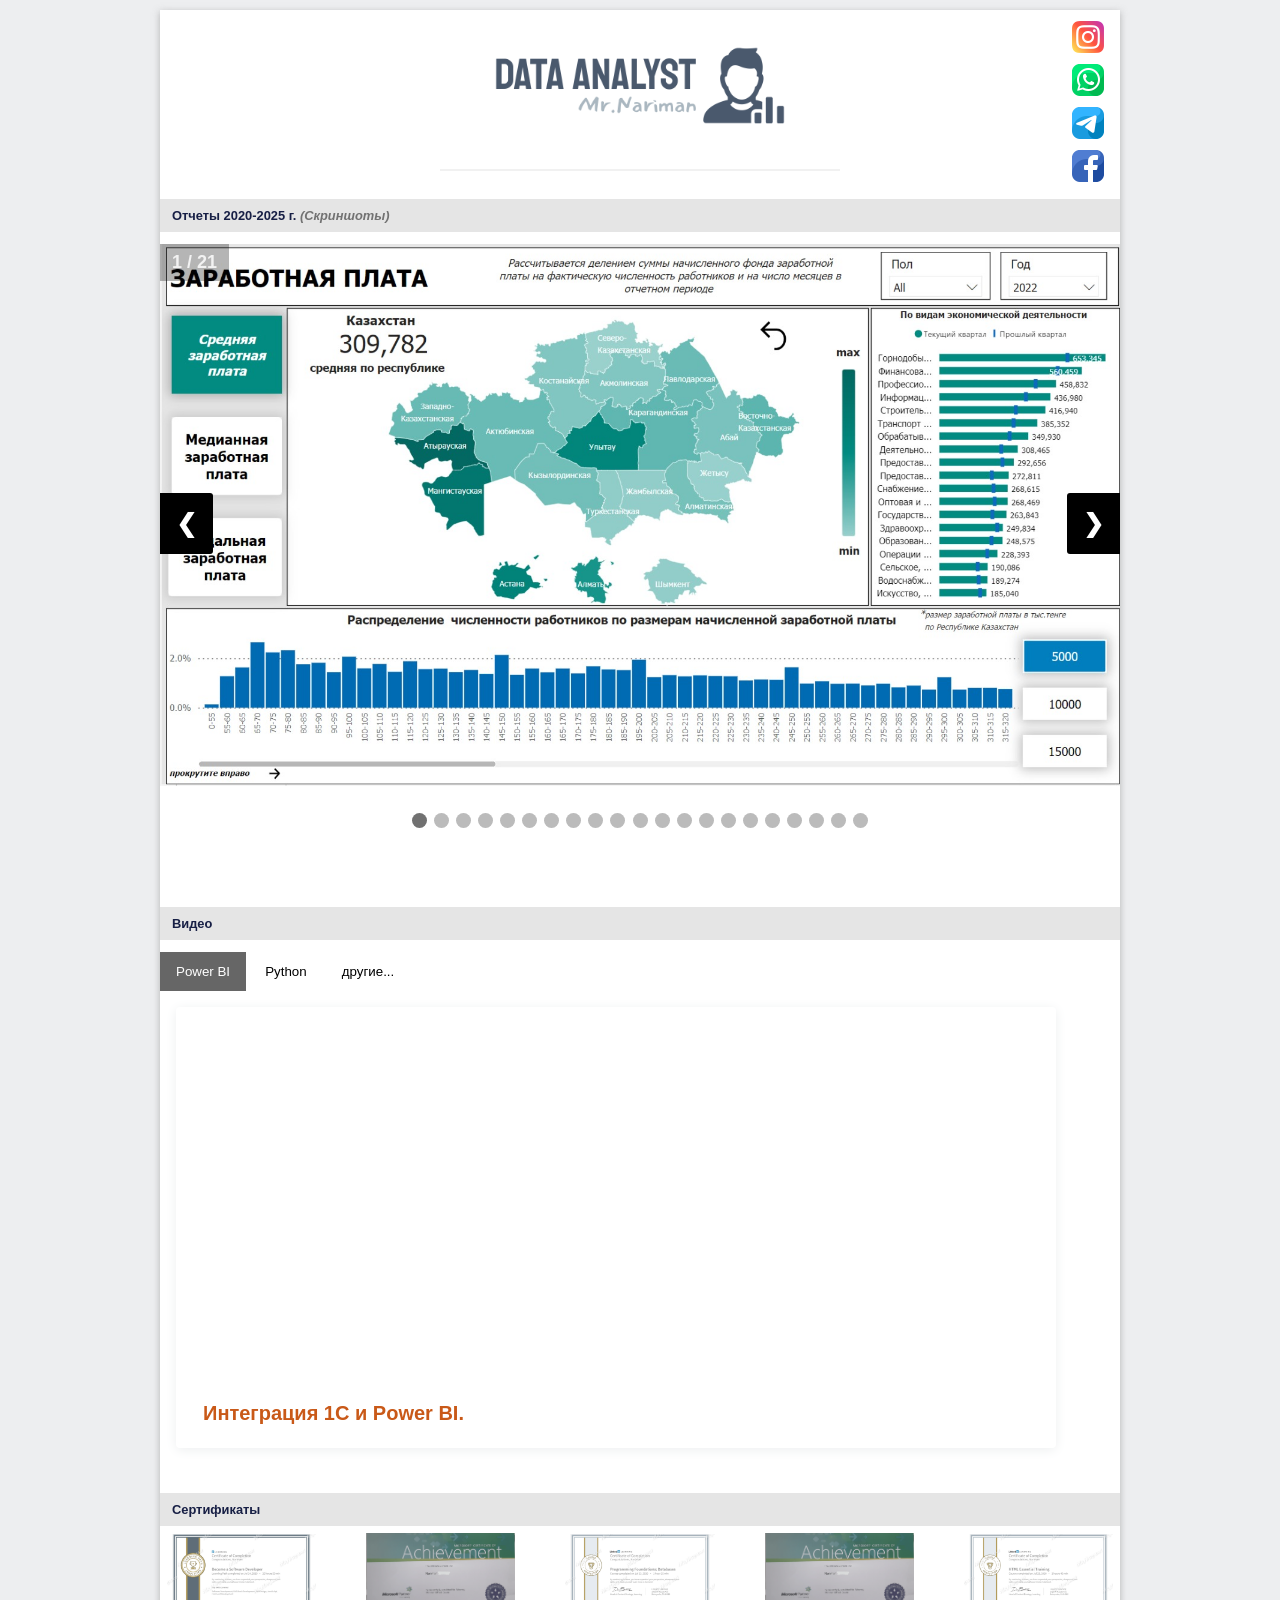
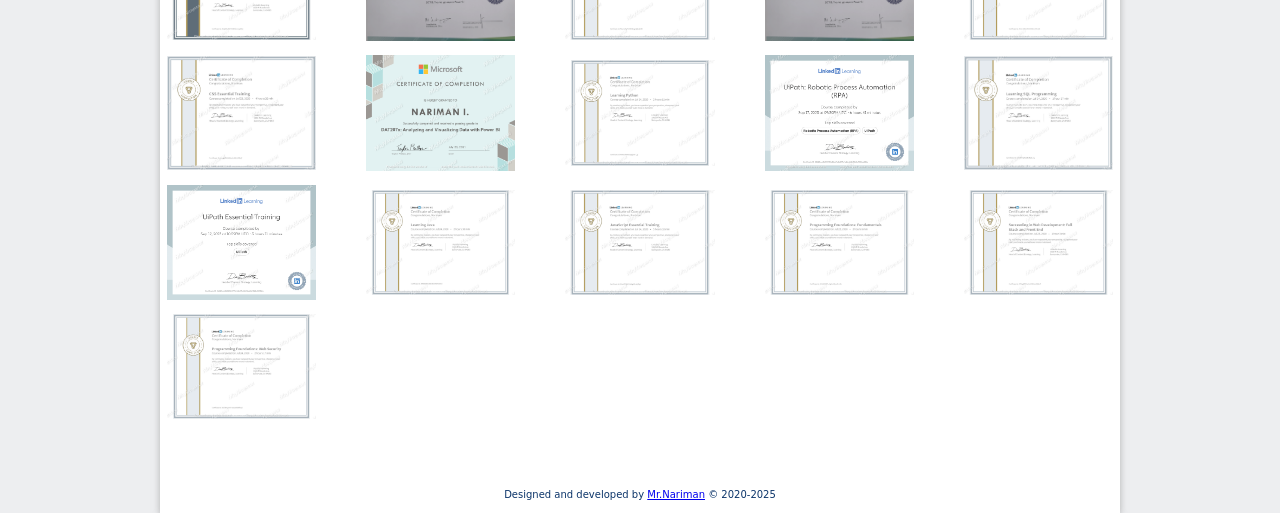
==== commit bf3bf260: "Add files via upload" ====
--- a/index.html
+++ b/index.html
@@ -185,7 +185,7 @@
 
             <div class="mySlides fade">
                 <div class="numbertext">21 / 21</div>
-                <img src="img/Project 20.jpeg" style="width:100%">
+                <img src="img/Project 21.png" style="width:100%">
                 <!-- <div class="text">Caption Three</div> -->
             </div>
 
@@ -239,30 +239,38 @@
 <!------------------------ Portfolio VIDEO Gallery START ------------------------>
 
 
-        <h3 class = "section-header-description">Видео Отчеты</h3>
+        <h3 class = "section-header-description">Видео</h3>
         <br>
 
         <div id="myBtnContainer">
-            <button class="btn active1" onclick="filterSelection('all')"> Все</button>
-            <button class="btn" onclick="filterSelection('nature')"> Power BI</button>
+            <button class="btn active1" onclick="filterSelection('all')"> Power BI</button>
+            <!-- <button class="btn" onclick="filterSelection('nature')"> Power BI</button> -->
             <button class="btn" onclick="filterSelection('cars')"> Python</button>
-            <button class="btn" onclick="filterSelection('people')"> Остальные...</button>
-        </div>
-
-        <!--
-        -- Portfolio Gallery Grid --
+            <button class="btn" onclick="filterSelection('people')"> другие...</button>
+        </div>
+
+
+
+        <!-- -- Portfolio Gallery Grid -- -->
         
         <div class="row">
             
 
-            --- Power BI --
+            <!-- --- Power BI -- -->
             <div class="column nature">
                 <div class="content">
-                    <iframe class = "video-views" src="https://www.youtube.com/embed/A0Gdv3YM2zk?si=MqJ9Dc8kskYSfFRV" title="YouTube video player" frameborder="0" allow="accelerometer; autoplay; clipboard-write; encrypted-media; gyroscope; picture-in-picture; web-share" allowfullscreen></iframe>
+                    <!-- class = "video-views" -->
+                    <iframe width="860" height="370" src="https://www.youtube.com/embed/28jZlId1Owk?si=2hMlo4J0hekmi68s" title="YouTube video player" frameborder="0" allow="accelerometer; autoplay; clipboard-write; encrypted-media; gyroscope; picture-in-picture; web-share"  allowfullscreen></iframe>
                 <br>
-                <p><b>Список документы продажи.</b> Этот простой отчет показывает общую стоимость продаж и их количество по месяцам, способ доставки и складам.</p>
-                </div>
-            </div>
+                <p style = "font-size: 20px; color: rgb(201, 89, 24);"><b>Интеграция 1С и Power BI.</p>
+                </div>
+            </div>
+
+
+
+
+
+        <!--  COMMENT
             <div class="column nature">
                 <div class="content">
                     <iframe class = "video-views" src="https://www.youtube.com/embed/ocguUP6jYGw?si=mh4tJswvK-pmyU8b" title="YouTube video player" frameborder="0" allow="accelerometer; autoplay; clipboard-write; encrypted-media; gyroscope; picture-in-picture; web-share" allowfullscreen></iframe>
@@ -270,6 +278,7 @@
                 <p><b>Отчет о посещаемости сотрудников.</b> Сотрудникам и их руководителям часто необходимы сведения о рабочем/нерабочем времени сотрудника, включая количество оставшихся дней отпуска, количество дней, проведенных на больничном, оставшееся количество отгулов и т.д.</p>
                 </div>
             </div>
+
             <div class="column nature">
                 <div class="content">
                     <iframe class = "video-views" src="https://www.youtube.com/embed/rq_BnYLwxn8?si=74Gn9zt0T6ruGjCf" title="YouTube video player" frameborder="0" allow="accelerometer; autoplay; clipboard-write; encrypted-media; gyroscope; picture-in-picture; web-share" allowfullscreen></iframe>
@@ -322,12 +331,12 @@
                     <p>Lorem ipsum dolor, sit amet consectetur adipisicing elit. Soluta alias eaque, sunt ea reiciendis nobis suscipit aspernatur? Deserunt ratione modi exercitationem dolores dolor neque ad unde! Molestiae illo magnam totam?</p>
                 </div>
             </div>
-
-
-
-        -- END GRID --
-        </div>
--->
+        -->
+
+
+        <!-- -- END GRID -- -->
+        </div>
+
 <!------------------------ Portfolio VIDEO Gallery END ------------------------>
 
 
--- a/css/style.css
+++ b/css/style.css
@@ -174,7 +174,7 @@
 /* Create three equal columns that floats next to each other */
 .column {
   float: left;
-  width: 33.33%;
+  /* width: 33.33%; */
   display: none; /* Hide all elements by default */
 }
 
@@ -187,6 +187,7 @@
 
 /* Content */
 .content {
+  width: 100%;
   /* background-color: rgb(212 212 212 / 14%); */
   /* box-shadow: -1px 1px 10px 0px rgb(0 0 0 / 32%); */
   box-shadow: 0 2px 12px #edeff0;
@@ -509,6 +510,9 @@
     max-width: 350px;
     margin: 3% auto 0;
     text-align: center;
+    font-size: 10px;
+    font-family:system-ui, -apple-system, BlinkMacSystemFont, 'Segoe UI', Roboto, Oxygen, Ubuntu, Cantarell, 'Open Sans', 'Helvetica Neue', sans-serif;
+    font-weight: 400;
 }
 
 @keyframes example {
